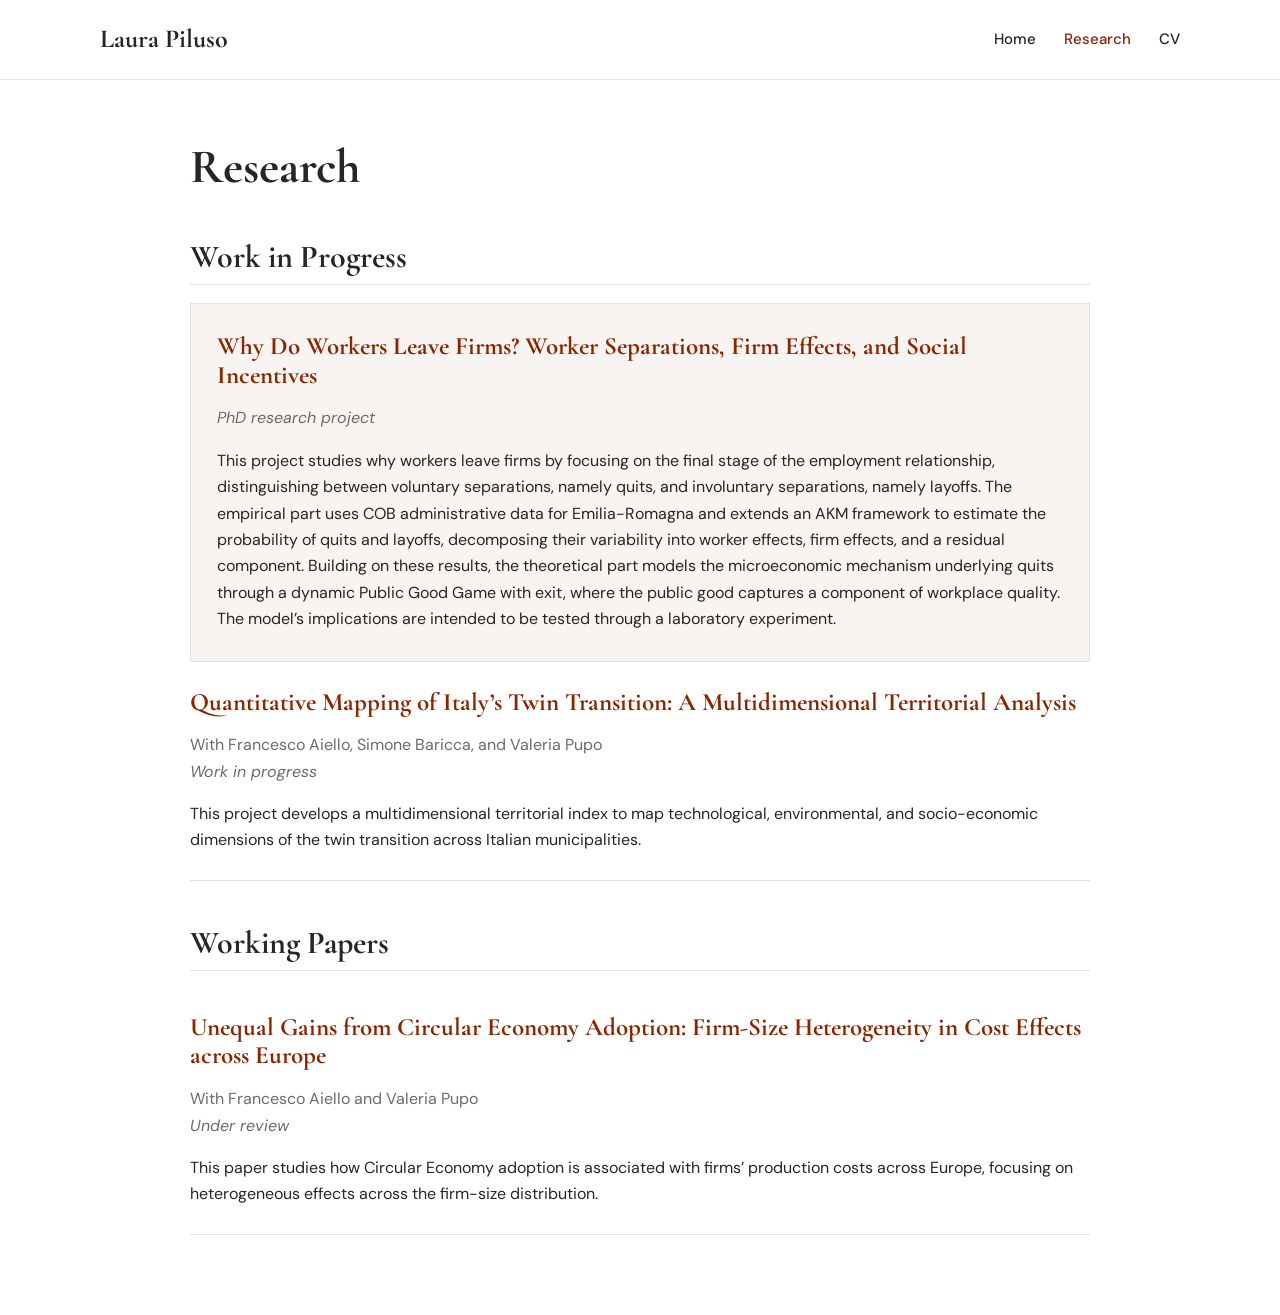
==== research.html @ d4c40fcd "Add files via upload" ====
<!DOCTYPE html>
<html lang="en">
<head>
  <meta charset="UTF-8" />
  <meta name="viewport" content="width=device-width, initial-scale=1.0" />
  <meta name="description" content="Research by Laura Piluso." />
  <title>Research | Laura Piluso</title>
  <link rel="preconnect" href="https://fonts.googleapis.com">
  <link rel="preconnect" href="https://fonts.gstatic.com" crossorigin>
  <link href="https://fonts.googleapis.com/css2?family=Cormorant+Garamond:wght@500;600;700&family=DM+Sans:wght@400;500;700&display=swap" rel="stylesheet">
  <link rel="stylesheet" href="style.css" />
</head>
<body>
  <header class="site-header">
    <nav class="nav">
      <a href="index.html" class="nav-name">Laura Piluso</a>
      <div class="nav-links">
        <a href="index.html">Home</a>
        <a href="research.html" class="active">Research</a>
        <a href="assets/CV_Laura_Piluso.pdf" target="_blank" rel="noopener">CV</a>
      </div>
    </nav>
  </header>

  <main class="container page">
    <h1>Research</h1>

    <section class="research-section">
      <h2>Work in Progress</h2>

      <article class="paper-card featured">
        <h3>Why Do Workers Leave Firms? Worker Separations, Firm Effects, and Social Incentives</h3>
        <p class="paper-status">PhD research project</p>
        <p>
          This project studies why workers leave firms by focusing on the final stage of the employment relationship,
          distinguishing between voluntary separations, namely quits, and involuntary separations, namely layoffs.
          The empirical part uses COB administrative data for Emilia-Romagna and extends an AKM framework to estimate
          the probability of quits and layoffs, decomposing their variability into worker effects, firm effects, and a
          residual component. Building on these results, the theoretical part models the microeconomic mechanism
          underlying quits through a dynamic Public Good Game with exit, where the public good captures a component
          of workplace quality. The model’s implications are intended to be tested through a laboratory experiment.
        </p>
      </article>

      <article class="paper-card compact">
        <h3>Quantitative Mapping of Italy’s Twin Transition: A Multidimensional Territorial Analysis</h3>
        <p class="paper-authors">With Francesco Aiello, Simone Baricca, and Valeria Pupo</p>
        <p class="paper-status">Work in progress</p>
        <p>
          This project develops a multidimensional territorial index to map technological, environmental, and
          socio-economic dimensions of the twin transition across Italian municipalities.
        </p>
      </article>
    </section>

    <section class="research-section">
      <h2>Working Papers</h2>

      <article class="paper-card compact">
        <h3>Unequal Gains from Circular Economy Adoption: Firm-Size Heterogeneity in Cost Effects across Europe</h3>
        <p class="paper-authors">With Francesco Aiello and Valeria Pupo</p>
        <p class="paper-status">Under review</p>
        <p>
          This paper studies how Circular Economy adoption is associated with firms’ production costs across Europe,
          focusing on heterogeneous effects across the firm-size distribution.
        </p>
      </article>
    </section>
  </main>
</body>
</html>
---- style.css ----
:root {
  --bg: #ffffff;
  --text: #262626;
  --muted: #6b6b6b;
  --accent: #8b2500;
  --line: #e8e1dc;
  --soft: #f8f4f1;
}

* {
  box-sizing: border-box;
}

body {
  margin: 0;
  background: var(--bg);
  color: var(--text);
  font-family: "DM Sans", Arial, sans-serif;
  font-size: 16px;
  line-height: 1.65;
}

a {
  color: var(--accent);
  text-decoration: none;
}

a:hover {
  text-decoration: underline;
}

.site-header {
  border-bottom: 1px solid var(--line);
  background: rgba(255, 255, 255, 0.96);
  position: sticky;
  top: 0;
  z-index: 10;
}

.nav {
  width: min(1080px, calc(100% - 40px));
  margin: 0 auto;
  display: flex;
  align-items: center;
  justify-content: space-between;
  padding: 18px 0;
}

.nav-name {
  font-family: "Cormorant Garamond", Georgia, serif;
  font-size: 26px;
  font-weight: 700;
  color: var(--text);
}

.nav-links {
  display: flex;
  gap: 28px;
  font-size: 15px;
  font-weight: 500;
}

.nav-links a {
  color: var(--text);
}

.nav-links a.active,
.nav-links a:hover {
  color: var(--accent);
  text-decoration: none;
}

.container {
  width: min(1080px, calc(100% - 40px));
  margin: 0 auto;
}

.home-grid {
  display: grid;
  grid-template-columns: 330px 1fr;
  gap: 70px;
  padding: 70px 0;
  align-items: start;
}

.photo-col {
  display: flex;
  justify-content: center;
}

.profile-photo {
  width: 300px;
  max-width: 100%;
  border-radius: 2px;
  border: 1px solid var(--line);
  background: var(--soft);
}

h1, h2, h3 {
  font-family: "Cormorant Garamond", Georgia, serif;
  line-height: 1.15;
  margin: 0 0 16px;
  font-weight: 700;
}

h1 {
  font-size: 48px;
  color: var(--text);
}

h2 {
  font-size: 32px;
  margin-top: 44px;
  padding-bottom: 8px;
  border-bottom: 1px solid var(--line);
}

h3 {
  font-size: 25px;
  color: var(--accent);
}

.subtitle {
  font-size: 20px;
  color: var(--accent);
  margin: 0 0 4px;
  font-weight: 500;
}

.affiliation {
  color: var(--muted);
  margin: 0;
}

.content-col > p:first-of-type {
  margin-top: 30px;
}

.info-block {
  margin-top: 30px;
  padding: 20px 22px;
  border-left: 3px solid var(--accent);
  background: var(--soft);
}

.info-block p {
  margin: 4px 0;
}

.buttons {
  margin-top: 28px;
  display: flex;
  gap: 12px;
  flex-wrap: wrap;
}

.button {
  display: inline-block;
  padding: 10px 16px;
  border: 1px solid var(--accent);
  background: var(--accent);
  color: #fff;
  font-weight: 500;
}

.button:hover {
  text-decoration: none;
  opacity: 0.9;
}

.button.secondary {
  background: #fff;
  color: var(--accent);
}

.page {
  padding: 60px 0 80px;
  max-width: 900px;
}

.research-section {
  margin-top: 34px;
}

.paper-card {
  padding: 26px 0;
  border-bottom: 1px solid var(--line);
}

.paper-card.featured {
  padding: 28px 26px;
  border: 1px solid var(--line);
  background: var(--soft);
  margin-top: 18px;
}

.paper-card.compact p:last-child,
.paper-card.featured p:last-child {
  margin-bottom: 0;
}

.paper-authors,
.paper-status {
  margin: 0;
  color: var(--muted);
}

.paper-status {
  font-style: italic;
}

@media (max-width: 780px) {
  .nav {
    flex-direction: column;
    align-items: flex-start;
    gap: 10px;
  }

  .nav-links {
    gap: 18px;
  }

  .home-grid {
    grid-template-columns: 1fr;
    gap: 34px;
    padding: 42px 0;
  }

  .photo-col {
    justify-content: flex-start;
  }

  .profile-photo {
    width: 220px;
  }

  h1 {
    font-size: 40px;
  }

  h2 {
    font-size: 29px;
  }

  h3 {
    font-size: 23px;
  }
}
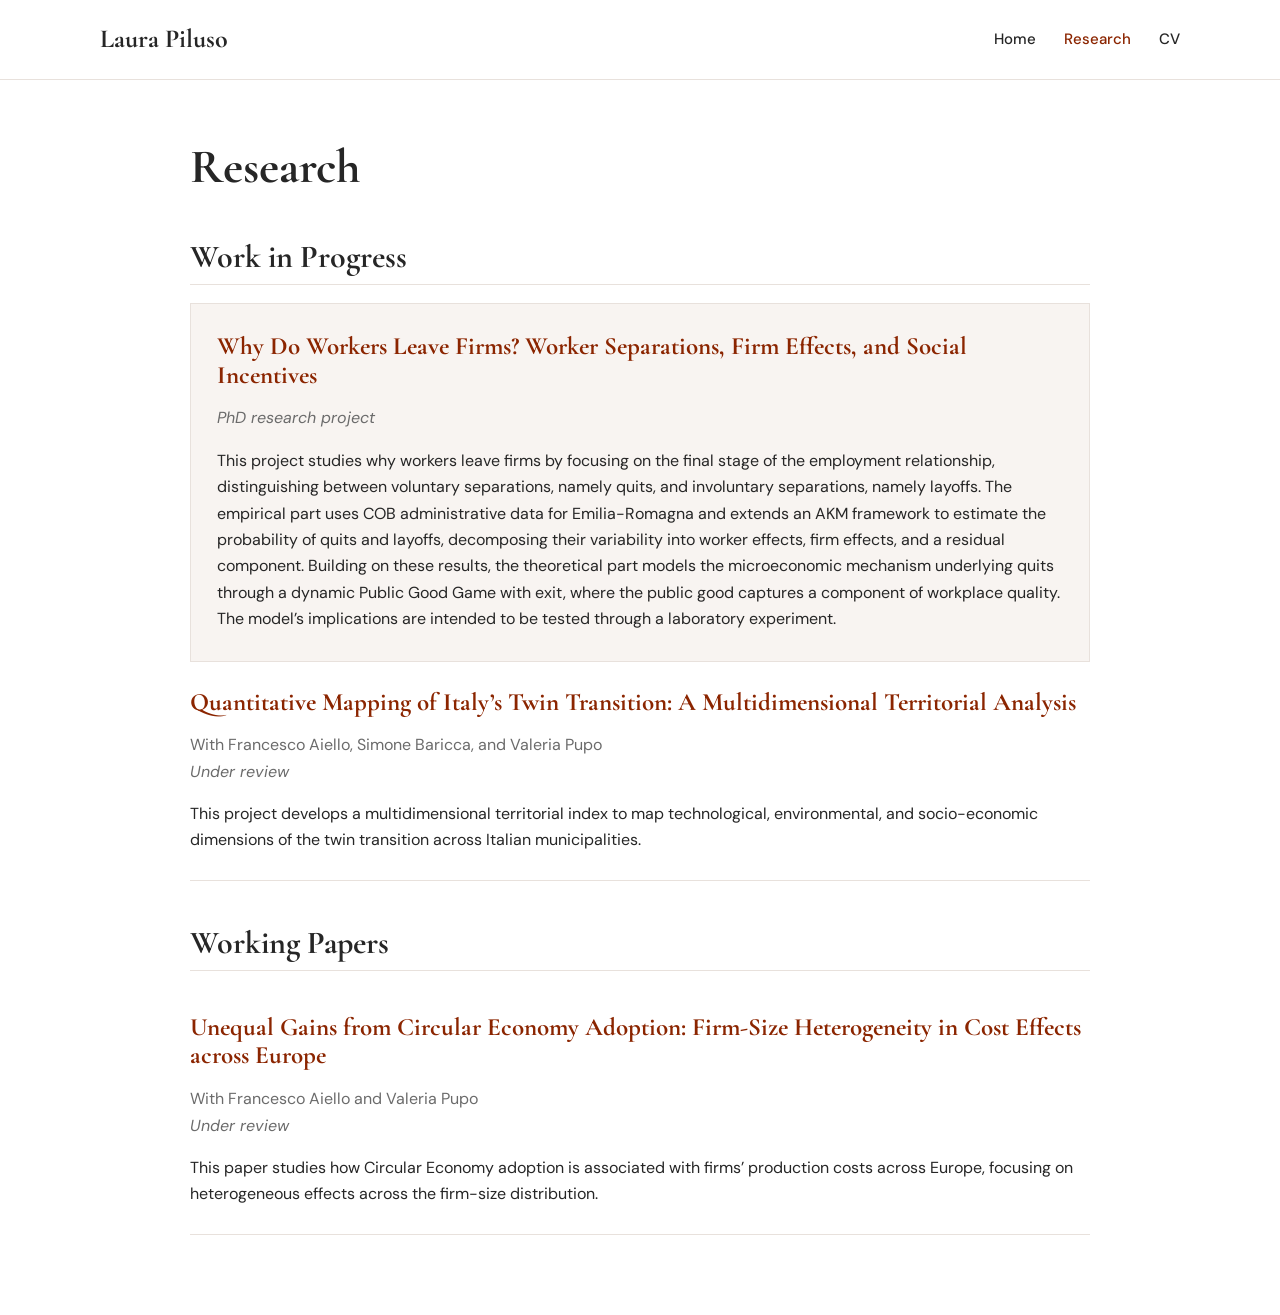
==== commit fe9fa39c: "Update research.html" ====
--- a/research.html
+++ b/research.html
@@ -45,7 +45,7 @@
       <article class="paper-card compact">
         <h3>Quantitative Mapping of Italy’s Twin Transition: A Multidimensional Territorial Analysis</h3>
         <p class="paper-authors">With Francesco Aiello, Simone Baricca, and Valeria Pupo</p>
-        <p class="paper-status">Work in progress</p>
+        <p class="paper-status">Under review</p>
         <p>
           This project develops a multidimensional territorial index to map technological, environmental, and
           socio-economic dimensions of the twin transition across Italian municipalities.
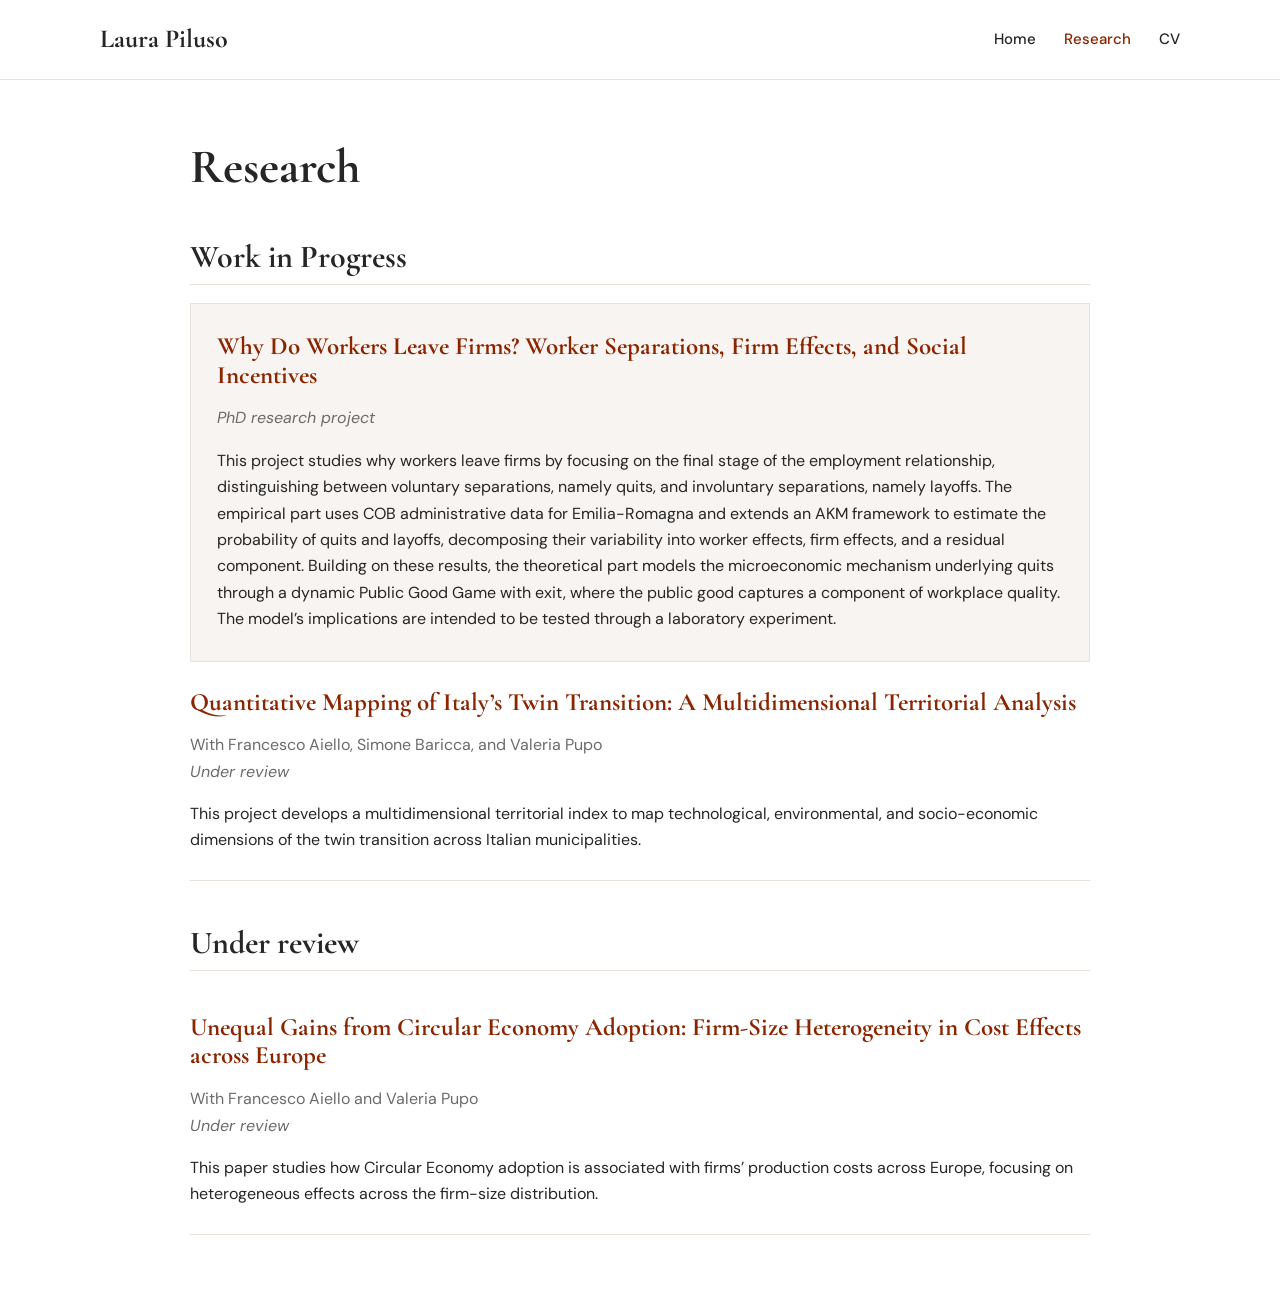
==== commit de8283d5: "Update research.html" ====
--- a/research.html
+++ b/research.html
@@ -54,7 +54,7 @@
     </section>
 
     <section class="research-section">
-      <h2>Working Papers</h2>
+      <h2>Under review</h2>
 
       <article class="paper-card compact">
         <h3>Unequal Gains from Circular Economy Adoption: Firm-Size Heterogeneity in Cost Effects across Europe</h3>
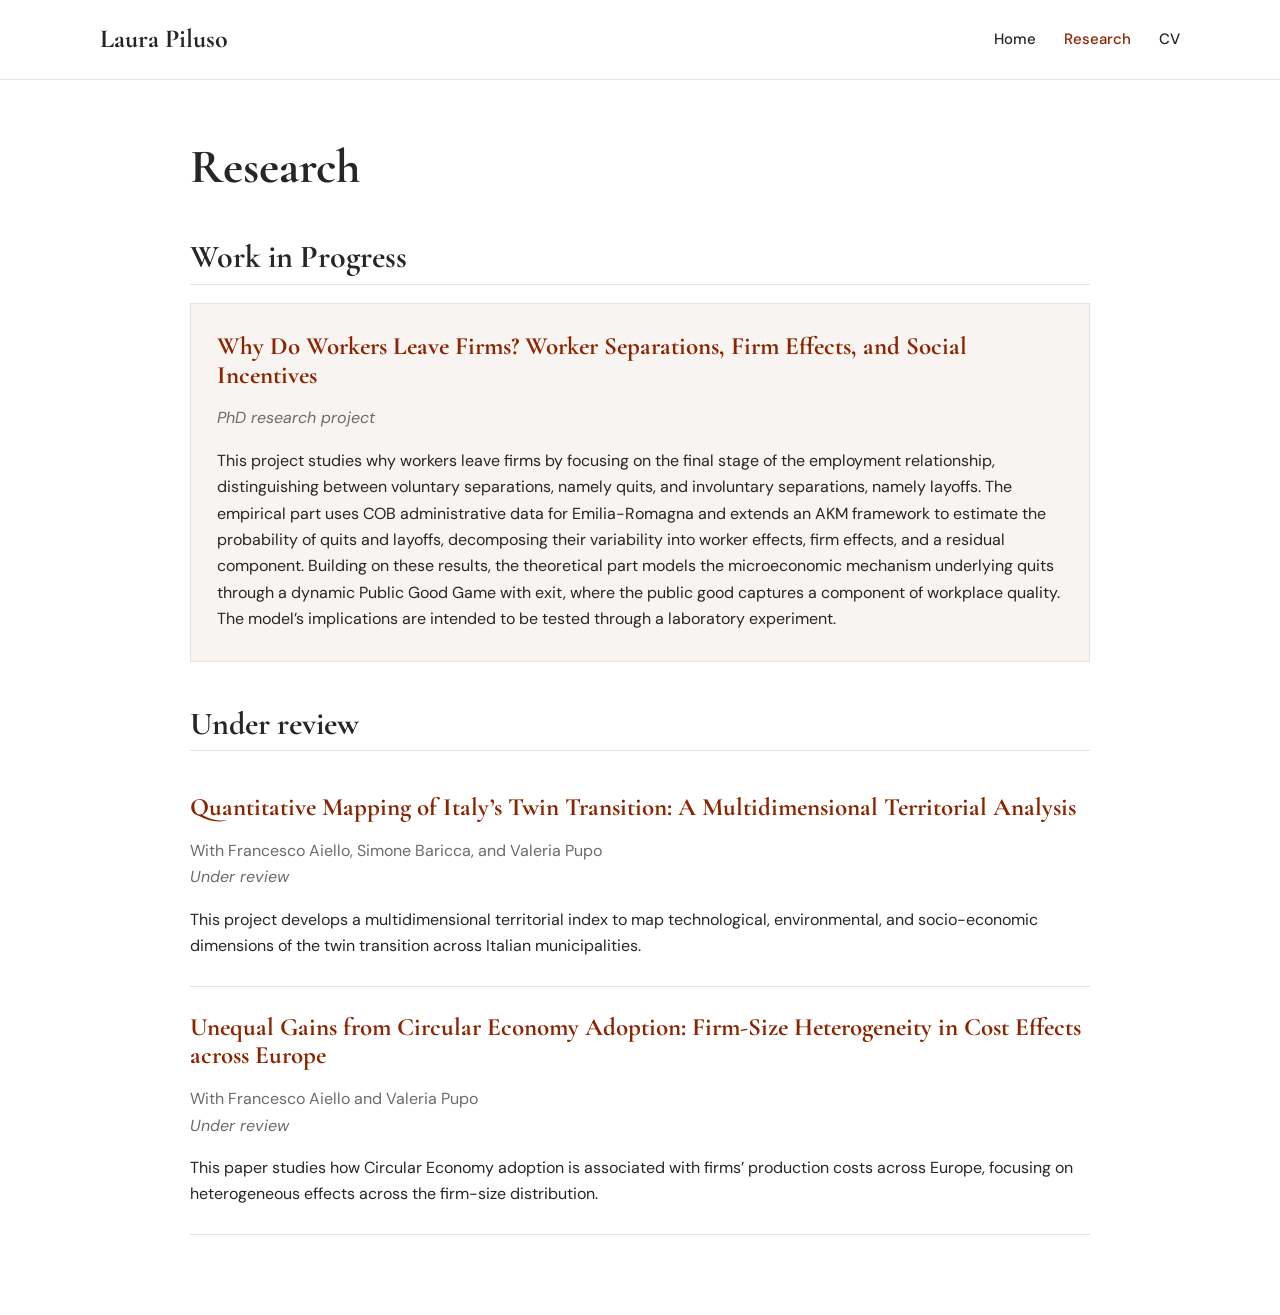
==== commit e9e3dfd1: "Update research.html" ====
--- a/research.html
+++ b/research.html
@@ -42,7 +42,11 @@
         </p>
       </article>
 
-      <article class="paper-card compact">
+
+    <section class="research-section">
+      <h2>Under review</h2>
+      
+ <article class="paper-card compact">
         <h3>Quantitative Mapping of Italy’s Twin Transition: A Multidimensional Territorial Analysis</h3>
         <p class="paper-authors">With Francesco Aiello, Simone Baricca, and Valeria Pupo</p>
         <p class="paper-status">Under review</p>
@@ -52,10 +56,7 @@
         </p>
       </article>
     </section>
-
-    <section class="research-section">
-      <h2>Under review</h2>
-
+    
       <article class="paper-card compact">
         <h3>Unequal Gains from Circular Economy Adoption: Firm-Size Heterogeneity in Cost Effects across Europe</h3>
         <p class="paper-authors">With Francesco Aiello and Valeria Pupo</p>
